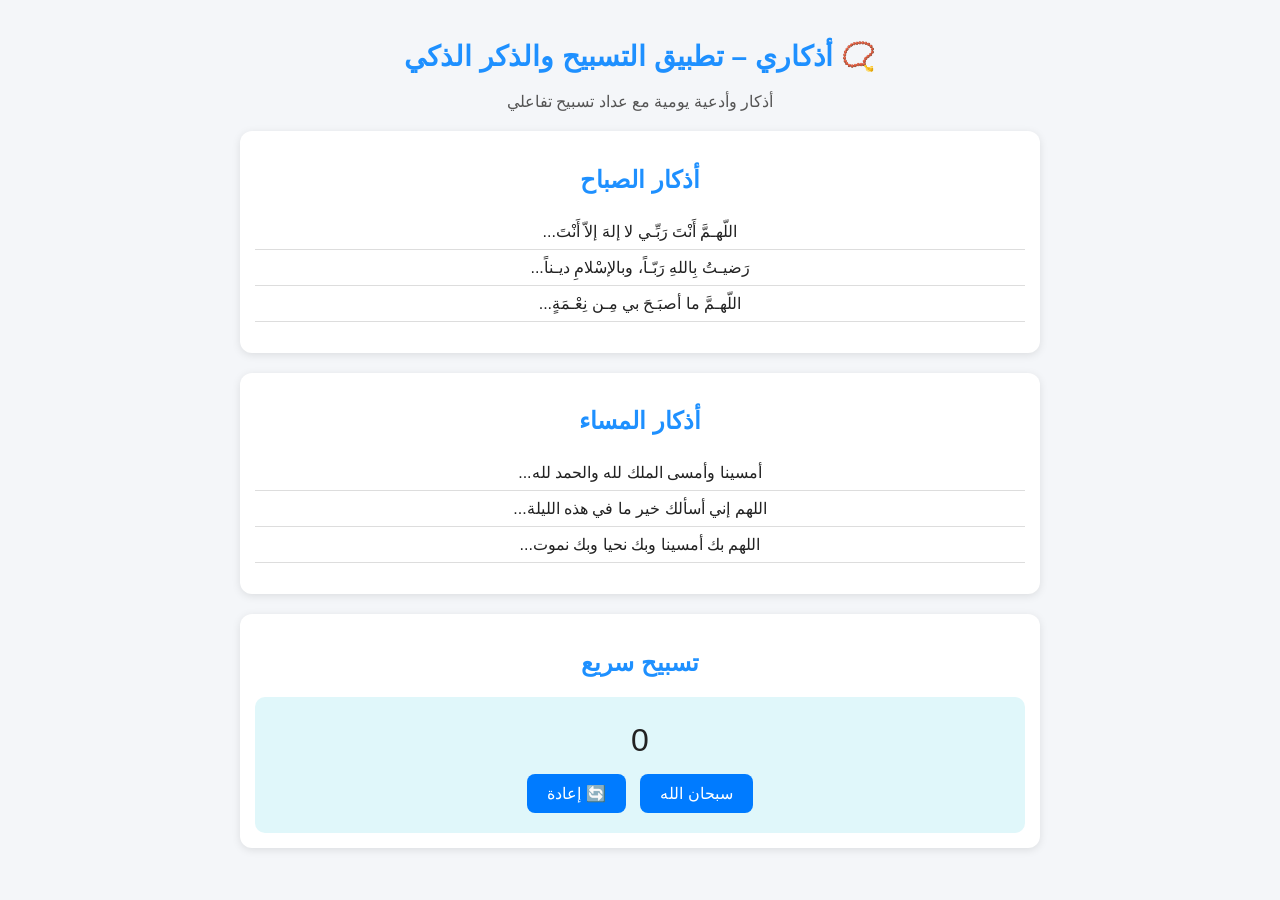
==== index.html @ c681e834 "Add files via upload" ====
<!DOCTYPE html>
<html lang="ar" dir="rtl">
<head>
  <meta charset="UTF-8" />
  <meta name="viewport" content="width=device-width, initial-scale=1.0" />
  <title>أذكاري – تطبيق التسبيح والذكر الذكي</title>
  <link href="style.css" rel="stylesheet" />
</head>
<body>
  <div class="container">
    <h1>📿 أذكاري – تطبيق التسبيح والذكر الذكي</h1>
    <p class="subtitle">أذكار وأدعية يومية مع عداد تسبيح تفاعلي</p>

    <div class="section">
      <h2>أذكار الصباح</h2>
      <ul>
        <li>اللّهـمَّ أَنْتَ رَبِّـي لا إلهَ إلاّ أَنْتَ...</li>
        <li>رَضيـتُ بِاللهِ رَبّـاً، وبالإسْلامِ ديـناً...</li>
        <li>اللّهـمَّ ما أصبَـحَ بي مِـن نِعْـمَةٍ...</li>
      </ul>
    </div>

    <div class="section">
      <h2>أذكار المساء</h2>
      <ul>
        <li>أمسينا وأمسى الملك لله والحمد لله...</li>
        <li>اللهم إني أسألك خير ما في هذه الليلة...</li>
        <li>اللهم بك أمسينا وبك نحيا وبك نموت...</li>
      </ul>
    </div>

    <div class="section">
      <h2>تسبيح سريع</h2>
      <div class="tasbih-box">
        <p id="count">0</p>
        <button onclick="increaseCount()">سبحان الله</button>
        <button onclick="resetCount()">🔄 إعادة</button>
      </div>
    </div>
  </div>
  <script src="script.js"></script>
</body>
</html>
---- style.css ----
body {
  font-family: 'Arial', sans-serif;
  background-color: #f4f6f9;
  color: #222;
  text-align: center;
  margin: 0;
  padding: 0;
  direction: rtl;
}
.container {
  max-width: 800px;
  margin: auto;
  padding: 20px;
}
h1 {
  font-size: 28px;
  margin-top: 20px;
  color: #1e90ff;
}
.subtitle {
  color: #555;
  margin-bottom: 20px;
}
.section {
  background-color: #ffffff;
  border-radius: 12px;
  padding: 15px;
  margin: 20px 0;
  box-shadow: 0 2px 8px rgba(0, 0, 0, 0.1);
}
.section h2 {
  color: #1e90ff;
}
.section ul {
  list-style-type: none;
  padding: 0;
}
.section li {
  padding: 8px 0;
  border-bottom: 1px solid #ddd;
}
.tasbih-box {
  background: #e0f7fa;
  padding: 15px;
  border-radius: 10px;
  margin-top: 10px;
}
#count {
  font-size: 32px;
  margin: 10px 0;
}
button {
  margin: 5px;
  padding: 10px 20px;
  border: none;
  background-color: #007bff;
  color: white;
  border-radius: 8px;
  font-size: 16px;
  cursor: pointer;
}
button:hover {
  background-color: #0056b3;
}
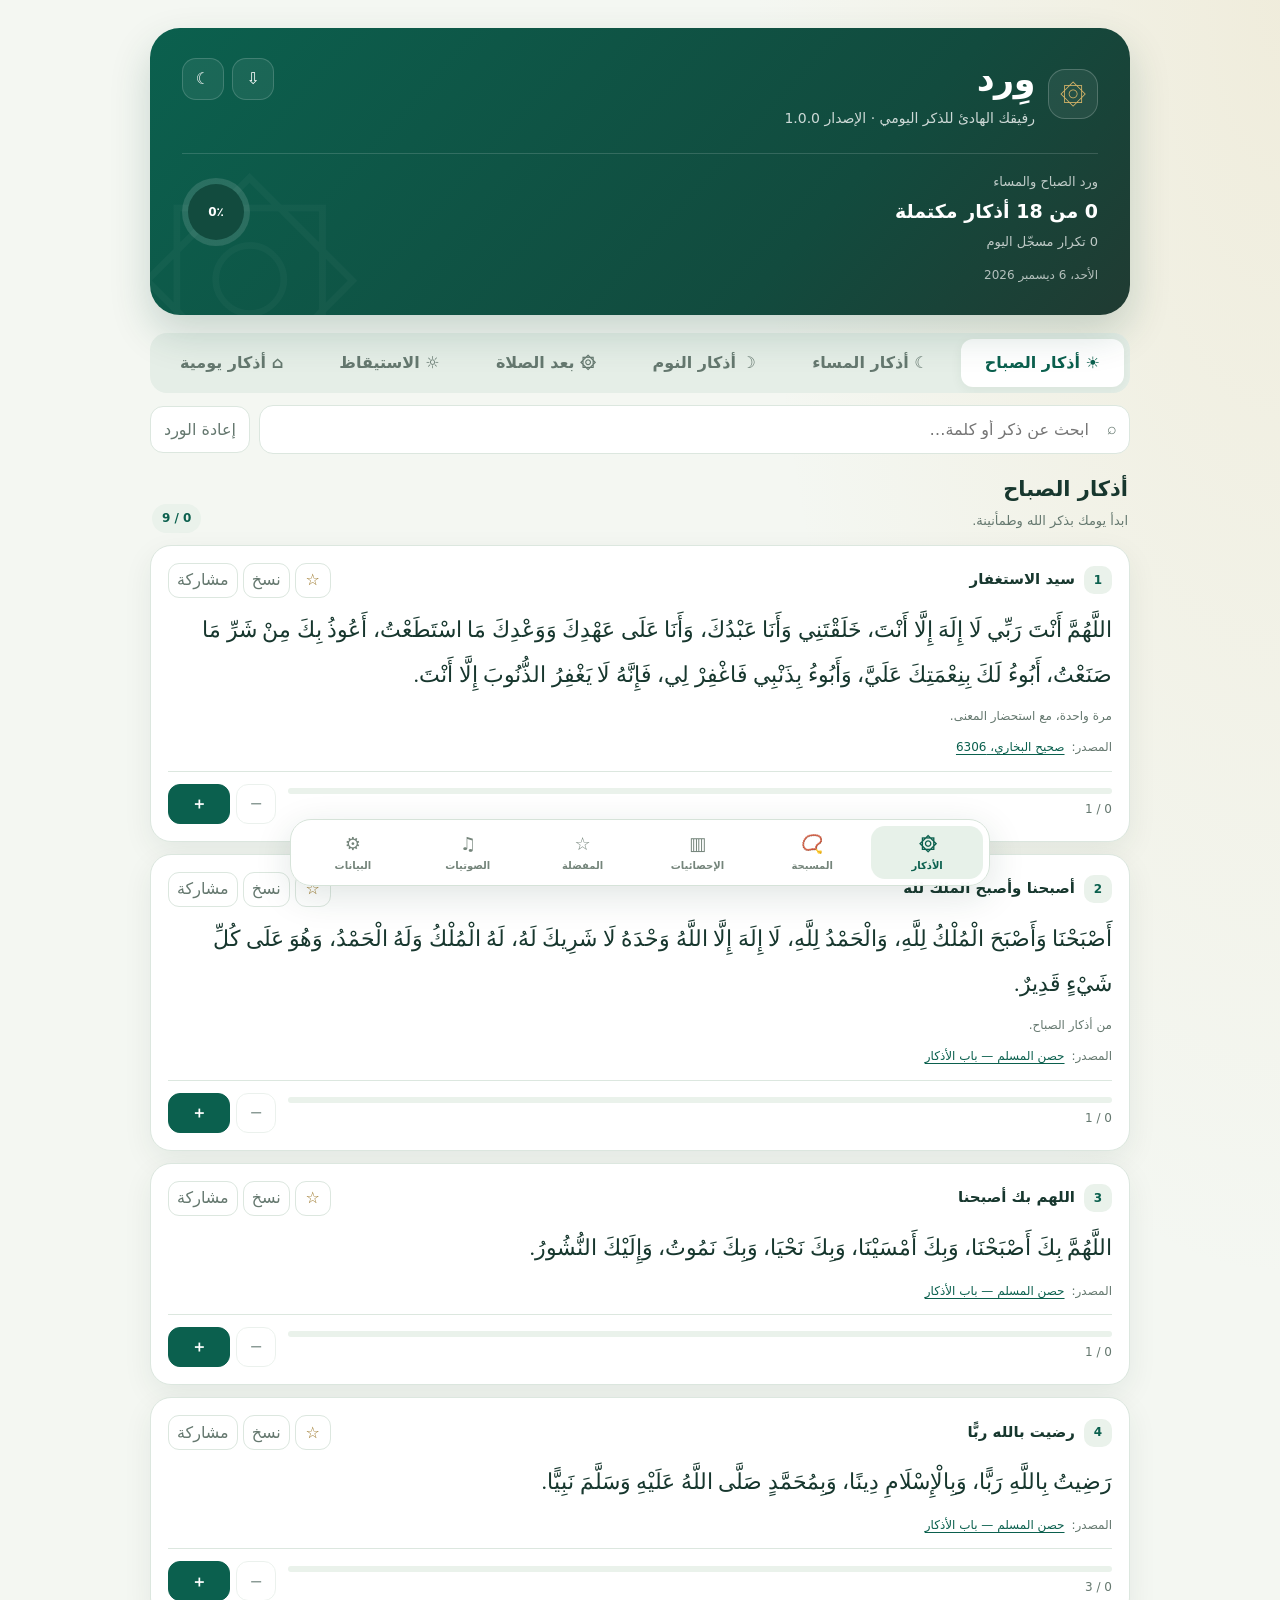
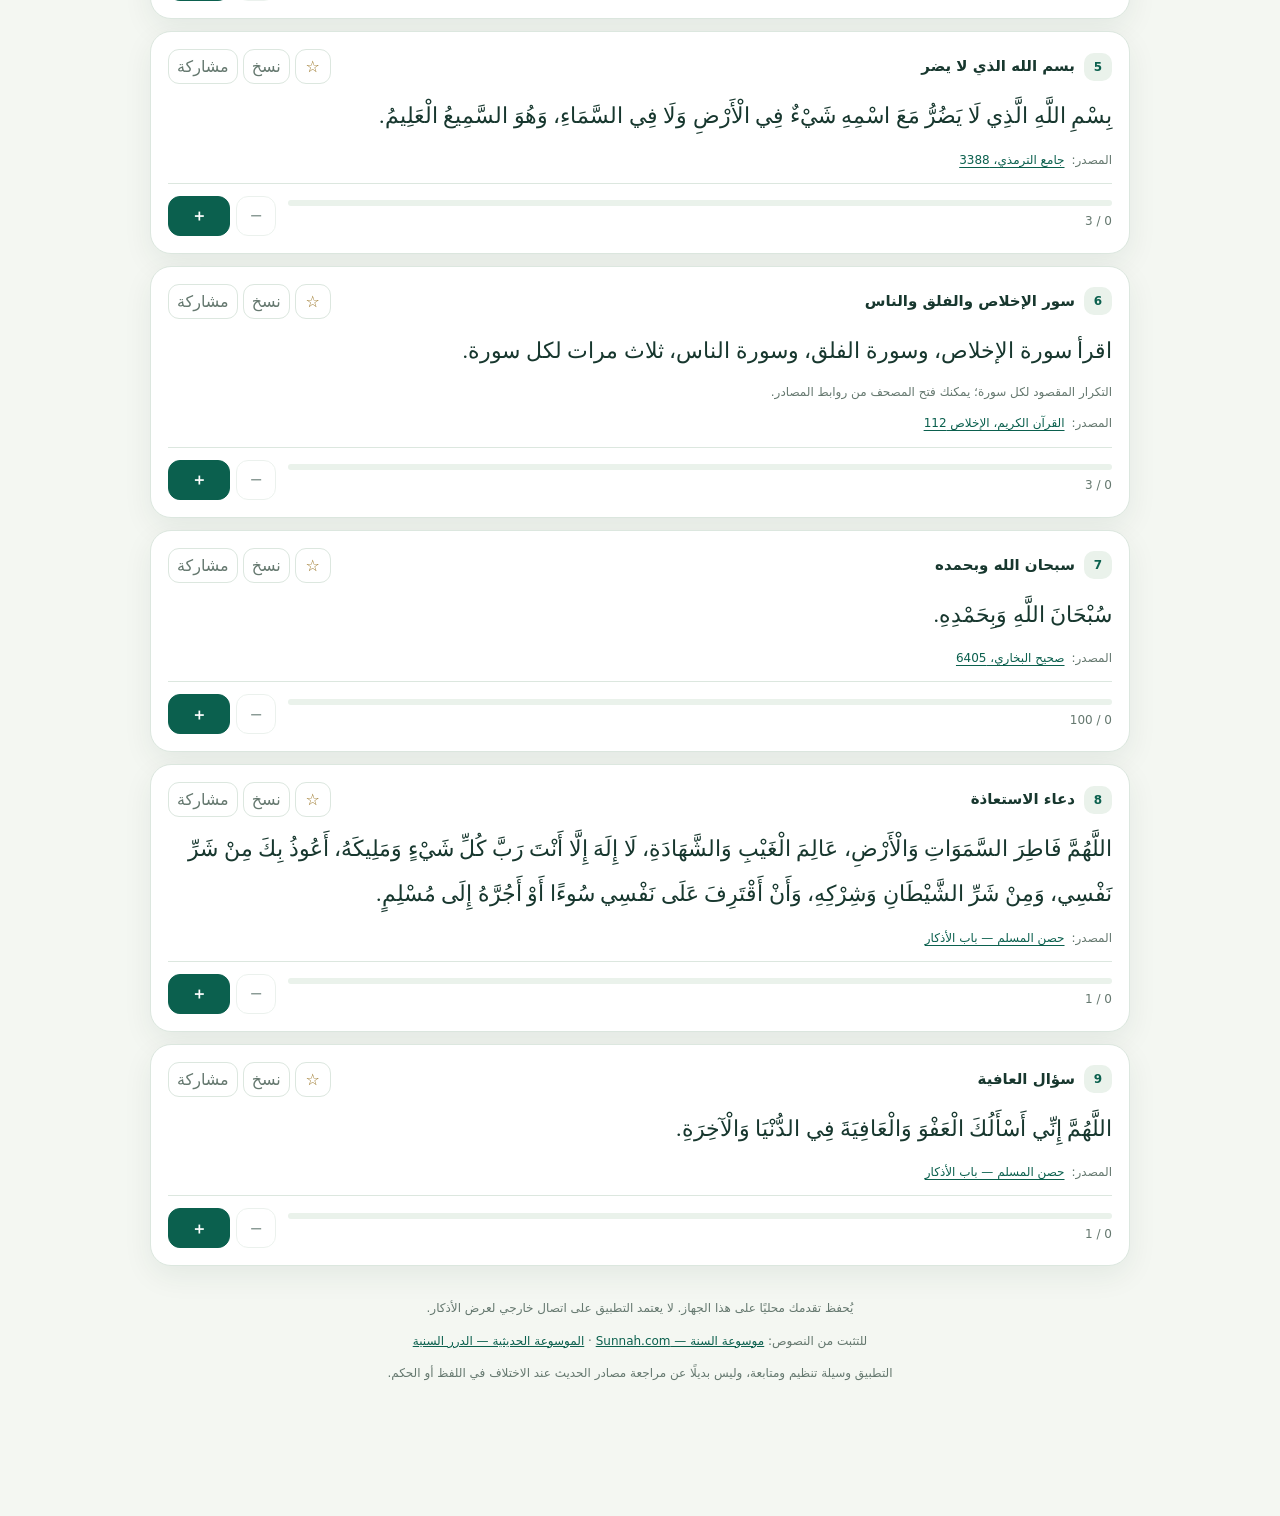
==== commit dd1b15dc: "Add files via upload" ====
--- a/index.html
+++ b/index.html
@@ -1,44 +1,202 @@
-
-<!DOCTYPE html>
+<!doctype html>
 <html lang="ar" dir="rtl">
 <head>
-  <meta charset="UTF-8" />
-  <meta name="viewport" content="width=device-width, initial-scale=1.0" />
-  <title>أذكاري – تطبيق التسبيح والذكر الذكي</title>
-  <link href="style.css" rel="stylesheet" />
+<meta charset="utf-8">
+<meta name="viewport" content="width=device-width, initial-scale=1, viewport-fit=cover">
+<meta name="theme-color" content="#0b5143">
+<meta name="application-name" content="وِرد">
+<meta name="color-scheme" content="light dark">
+<link rel="icon" type="image/svg+xml" href="./icons/icon.svg">
+<link rel="apple-touch-icon" href="./icons/icon-192.png">
+<meta name="apple-mobile-web-app-capable" content="yes">
+<meta name="apple-mobile-web-app-status-bar-style" content="black-translucent">
+<link rel="manifest" href="./manifest.json">
+<meta name="description" content="وِرد: مكتبة أذكار بمصادر، مسبحة رقمية، سجل يومي، صوتيات ونسخ احتياطي. يعمل دون اتصال بعد التثبيت والزيارة الأولى.">
+<title>وِرد | رفيق الذكر اليومي — الإصدار 1.0.0</title>
+<style>
+:root{color-scheme:light;--bg:#f4f7f2;--surface:#fff;--soft:#eaf2eb;--text:#17372e;--muted:#65786f;--green:#0b604e;--green2:#074536;--gold:#d8b568;--line:#dce7df;--danger:#a33f3f;--shadow:0 10px 30px rgba(14,60,45,.07);--radius:22px}
+*{box-sizing:border-box}html{scroll-behavior:smooth}body{margin:0;min-height:100vh;background:radial-gradient(ellipse at top right,rgba(216,181,104,.16),transparent 33rem),var(--bg);color:var(--text);font-family:system-ui,-apple-system,"Segoe UI",Tahoma,Arial,sans-serif;line-height:1.7;-webkit-tap-highlight-color:transparent}button,input,select,textarea{font:inherit}button{touch-action:manipulation}button:focus-visible,input:focus-visible,select:focus-visible,a:focus-visible{outline:3px solid #d8b568;outline-offset:3px}button{cursor:pointer}button:disabled{opacity:.55;cursor:not-allowed}.app{width:min(100% - 26px,980px);margin:auto;padding:18px 0 100px}.hero{position:relative;isolation:isolate;overflow:hidden;border-radius:30px;padding:24px;background:linear-gradient(132deg,#0b604e,#124b3e 68%,#203b32);color:white;box-shadow:0 18px 40px rgba(8,70,54,.19)}.hero:after{content:"۞";position:absolute;z-index:-1;left:-12px;bottom:-78px;font-size:230px;color:#ffffff08;line-height:1}.hero-top{display:flex;justify-content:space-between;align-items:flex-start;gap:16px}.brand{display:flex;gap:13px;align-items:center}.brand-icon{width:50px;height:50px;border:1px solid #ffffff33;border-radius:17px;display:grid;place-items:center;color:var(--gold);font-size:27px;background:#ffffff10}.brand h1{font-size:clamp(25px,5vw,35px);line-height:1.25;margin:0;letter-spacing:-.5px}.subtitle{margin:5px 0 0;color:#ffffffc9;font-size:14px}.hero-actions{display:flex;gap:8px}.ghost-icon{width:42px;height:42px;border-radius:14px;border:1px solid #ffffff2b;color:white;background:#ffffff10}.ghost-icon:hover{background:#ffffff20}.summary{display:grid;grid-template-columns:1fr auto;gap:14px;align-items:center;margin-top:22px;padding-top:17px;border-top:1px solid #ffffff26}.summary-label{font-size:13px;color:#ffffffb8}.summary strong{display:block;font-size:19px;margin-top:2px}.circle{--p:0%;width:68px;height:68px;border-radius:50%;display:grid;place-items:center;background:conic-gradient(var(--gold) var(--p),#ffffff20 0);position:relative}.circle:before{content:"";position:absolute;inset:6px;background:#124b3e;border-radius:50%}.circle span{position:relative;font-weight:800;font-size:12px}.date-line{margin-top:12px;color:#ffffffab;font-size:12px}
+.view{display:none}.view.active{display:block}.category-tabs{display:flex;gap:8px;overflow:auto;padding:6px;margin:18px 0 12px;background:#e5eee7;border-radius:17px;scrollbar-width:thin}.category-tab{flex:1 0 auto;border:0;border-radius:12px;background:transparent;color:var(--muted);padding:10px 13px;font-weight:750;white-space:nowrap}.category-tab[aria-selected=true]{color:var(--green);background:var(--surface);box-shadow:0 3px 12px #204b3210}.toolbar{display:flex;gap:9px;align-items:center;margin:12px 0 18px}.search-wrap{position:relative;flex:1;min-width:0}.search-wrap span{position:absolute;right:13px;top:50%;transform:translateY(-50%);pointer-events:none;color:var(--muted)}.search{width:100%;min-height:46px;border:1px solid var(--line);border-radius:14px;background:var(--surface);color:var(--text);padding:10px 40px 10px 12px;outline:none}.search:focus{border-color:var(--green)}.outline-btn,.sub-btn{border:1px solid var(--line);color:var(--muted);background:var(--surface);border-radius:13px;padding:9px 13px;min-height:43px;white-space:nowrap}.section-title{display:flex;justify-content:space-between;align-items:end;gap:12px;margin:18px 2px 12px}.section-title h2{margin:0;font-size:21px}.section-title p{margin:3px 0 0;color:var(--muted);font-size:13px}.pill{display:inline-flex;align-items:center;border-radius:999px;background:var(--soft);color:var(--green);padding:4px 10px;font-size:12px;font-weight:750;white-space:nowrap}.dhikr-list{display:grid;gap:12px}.dhikr-card{border:1px solid var(--line);border-radius:21px;padding:17px;background:var(--surface);box-shadow:var(--shadow);transition:border-color .18s,transform .18s}.dhikr-card.done{border-color:#9ccdb2;background:linear-gradient(120deg,var(--surface),#f1f9f3)}.card-top{display:flex;align-items:center;justify-content:space-between;gap:10px;margin-bottom:9px}.card-name{display:flex;gap:9px;align-items:center;font-size:15px}.index-dot{width:28px;height:28px;display:grid;place-items:center;border-radius:10px;background:var(--soft);color:var(--green);font-size:12px;font-weight:800}.card-actions-top{display:flex;gap:5px}.icon-mini{min-width:36px;height:35px;padding:0 8px;border:1px solid var(--line);border-radius:11px;background:var(--surface);color:var(--muted)}.icon-mini.fav{color:#9b7628}.dhikr-text{font-family:"Traditional Arabic","Noto Naskh Arabic",Tahoma,serif;font-size:clamp(19px,3.5vw,22px);line-height:2.05;margin:0;white-space:pre-line}.dhikr-note{font-size:12px;color:var(--muted);margin:9px 0 0}.source-line{display:flex;gap:7px;align-items:center;flex-wrap:wrap;margin-top:11px;color:var(--muted);font-size:12px}.source-line a{color:var(--green);text-decoration:underline;text-underline-offset:3px}.card-footer{display:flex;align-items:center;gap:12px;border-top:1px solid var(--line);margin-top:13px;padding-top:12px}.progress-area{flex:1;min-width:0}.progress-track{height:6px;border-radius:99px;overflow:hidden;background:var(--soft)}.progress-track span{display:block;height:100%;width:0;background:linear-gradient(90deg,var(--green),#56a37b);transition:width .2s}.count-label{display:block;color:var(--muted);font-size:12px;margin-top:5px}.count-actions{display:flex;gap:6px}.small-btn{min-width:40px;min-height:40px;border:1px solid var(--line);border-radius:12px;background:var(--surface);color:var(--text)}.small-btn.add{min-width:62px;background:var(--green);border-color:var(--green);color:white;font-weight:800}.small-btn.add:hover,.primary:hover{background:var(--green2)}.empty{border:1px dashed var(--line);background:var(--surface);border-radius:18px;padding:25px;text-align:center;color:var(--muted)}
+.panel{border:1px solid var(--line);border-radius:var(--radius);background:var(--surface);padding:19px;margin-top:17px;box-shadow:var(--shadow)}.panel h2,.panel h3{margin:0 0 5px}.panel p{color:var(--muted);margin:4px 0 12px;font-size:13px}.panel-head{display:flex;justify-content:space-between;gap:12px;align-items:start}.primary{border:0;border-radius:14px;background:var(--green);color:white;min-height:47px;padding:10px 17px;font-weight:800}.gold-btn{border:1px solid #d5b365;background:#fbf4df;color:#755519;border-radius:13px;min-height:42px;padding:8px 12px;font-weight:750}.danger-btn{border:1px solid #e5c5c5;background:#fff8f8;color:var(--danger);border-radius:13px;min-height:42px;padding:8px 12px}.field{display:flex;flex-direction:column;gap:5px;min-width:0}.field label,.label{font-size:13px;color:var(--muted);font-weight:700}.field input,.field select,.field textarea,select,input[type=text],input[type=number]{width:100%;min-height:44px;border:1px solid var(--line);border-radius:12px;padding:9px 11px;color:var(--text);background:var(--surface)}.grid-2{display:grid;grid-template-columns:repeat(2,minmax(0,1fr));gap:12px}.grid-3{display:grid;grid-template-columns:repeat(3,minmax(0,1fr));gap:10px}.tasbih-wrap{display:grid;grid-template-columns:minmax(0,1fr);gap:14px}.tasbih-orb{--p:0%;width:min(74vw,280px);aspect-ratio:1;margin:10px auto 5px;border-radius:50%;border:7px solid #dfc47d;background:radial-gradient(circle at 35% 28%,#1b785d,#084536 70%);box-shadow:inset 0 0 0 8px #ffffff12,0 13px 25px #07453620;display:flex;align-items:center;justify-content:center;flex-direction:column;color:white;user-select:none;touch-action:manipulation;transition:transform .12s}.tasbih-orb:active{transform:scale(.985)}.tasbih-orb .big-count{font-size:clamp(48px,14vw,76px);font-weight:850;line-height:1.1;font-variant-numeric:tabular-nums}.tasbih-orb .orb-label{font-size:15px;color:#ffffffd9;margin-top:7px}.phrase-preview{text-align:center;font-family:"Traditional Arabic",Tahoma,serif;font-size:22px;margin:8px 0 0}.tasbih-actions{display:flex;gap:8px;justify-content:center;flex-wrap:wrap}.quick-targets{display:flex;gap:7px;justify-content:center;flex-wrap:wrap;margin-top:10px}.target-chip{border:1px solid var(--line);background:var(--surface);border-radius:999px;padding:5px 12px;color:var(--muted)}.target-chip.active{background:var(--soft);border-color:#9dcab2;color:var(--green);font-weight:800}.stat-grid{display:grid;grid-template-columns:repeat(3,minmax(0,1fr));gap:10px}.stat-card{border:1px solid var(--line);border-radius:17px;padding:14px;background:var(--surface)}.stat-card .stat-icon{font-size:20px}.stat-card strong{display:block;font-size:23px;font-variant-numeric:tabular-nums;line-height:1.5}.stat-card span{font-size:12px;color:var(--muted)}.chart{display:grid;grid-template-columns:repeat(7,minmax(0,1fr));gap:8px;align-items:end;min-height:165px;padding-top:15px}.chart-col{display:flex;align-items:center;flex-direction:column;justify-content:end;gap:7px;height:150px}.bar-wrap{height:110px;width:100%;max-width:36px;display:flex;align-items:end;background:var(--soft);border-radius:9px;overflow:hidden}.bar{width:100%;min-height:2px;border-radius:9px;background:linear-gradient(0deg,var(--green),#64ac83)}.chart-label{font-size:11px;color:var(--muted)}.chart-num{font-size:11px;font-weight:800;color:var(--green)}.history-list{display:grid;gap:8px}.history-row{display:flex;justify-content:space-between;align-items:center;gap:12px;padding:12px;border:1px solid var(--line);border-radius:13px}.history-row strong{display:block}.history-row span{font-size:12px;color:var(--muted)}.settings-list{display:grid;gap:12px}.setting-row{display:flex;justify-content:space-between;align-items:center;gap:14px;padding:12px 0;border-bottom:1px solid var(--line)}.setting-row:last-child{border-bottom:0}.setting-row p{margin:2px 0 0}.switch{width:45px;height:26px;appearance:none;border-radius:99px;background:#cbd6cf;position:relative;flex:0 0 auto;cursor:pointer}.switch:before{content:"";position:absolute;top:3px;right:3px;width:20px;height:20px;border-radius:50%;background:white;box-shadow:0 1px 4px #0002;transition:transform .18s}.switch:checked{background:var(--green)}.switch:checked:before{transform:translateX(-19px)}.file-pick{display:inline-flex;align-items:center;gap:8px;justify-content:center;border:1px solid var(--line);border-radius:13px;background:var(--surface);color:var(--text);padding:10px 14px;min-height:44px;cursor:pointer}.file-pick input{max-width:100%}.audio-player{width:100%;margin:12px 0}.notice{padding:12px 14px;border-radius:13px;background:var(--soft);color:var(--muted);font-size:13px}.notice strong{color:var(--text)}.toast{position:fixed;z-index:100;bottom:calc(86px + env(safe-area-inset-bottom));left:50%;transform:translate(-50%,15px);opacity:0;pointer-events:none;transition:.2s;background:#163c31;color:white;padding:10px 16px;border-radius:999px;box-shadow:0 8px 25px #0002;max-width:calc(100% - 30px);font-size:13px;text-align:center}.toast.show{opacity:1;transform:translate(-50%,0)}.bottom-nav{position:fixed;z-index:50;left:50%;transform:translateX(-50%);bottom:max(8px,env(safe-area-inset-bottom));width:min(calc(100% - 18px),700px);display:grid;grid-template-columns:repeat(6,minmax(0,1fr));gap:3px;padding:6px;border:1px solid #d6e3d9;border-radius:21px;background:#fffffff2;box-shadow:0 10px 36px #153c2c22;backdrop-filter:blur(14px)}.nav-btn{display:flex;flex-direction:column;justify-content:center;align-items:center;gap:1px;min-width:0;min-height:53px;border:0;border-radius:14px;background:transparent;color:#75857b;font-size:10px;font-weight:750;padding:5px 1px}.nav-btn .nav-icon{font-size:18px;line-height:1.4}.nav-btn.active{background:#e7f1e9;color:var(--green)}.footer{text-align:center;color:var(--muted);font-size:12px;padding:20px 7px}.footer a{color:var(--green)}
+body.dark{color-scheme:dark;--bg:#101a16;--surface:#17241e;--soft:#20372b;--text:#e5eee7;--muted:#a7b7ac;--green:#59ad87;--green2:#3c916a;--line:#2d4337;--shadow:0 10px 30px #0002;background:radial-gradient(ellipse at top right,#7a64200e,transparent 33rem),var(--bg)}body.dark .category-tabs{background:#1b2a21}body.dark .category-tab[aria-selected=true]{background:#25372b;color:#b8e6ca}body.dark .dhikr-card.done{background:linear-gradient(120deg,var(--surface),#1b3426)}body.dark .counter-badge,body.dark .pill{background:#23392c}body.dark .tasbih-orb{background:radial-gradient(circle at 35% 28%,#247657,#082d23)}body.dark .bottom-nav{background:#14221cf2;border-color:#2d4337}body.dark .nav-btn.active{background:#20392b;color:#b6e4c8}body.dark .gold-btn{background:#3b321d;color:#ead18b;border-color:#7a6530}body.dark .danger-btn{background:#351f20;color:#f0b7b7;border-color:#684043}body.dark .dhikr-card.done{border-color:#4a8364}
+@media(min-width:760px){.app{padding-top:28px}.hero{padding:30px 32px}.library-grid{display:grid;grid-template-columns:1fr 1fr;gap:12px}.dhikr-list{align-content:start}.panel-grid{display:grid;grid-template-columns:1fr 1fr;gap:14px}.panel-grid .panel{margin-top:0}.tasbih-layout{display:grid;grid-template-columns:1fr 1fr;align-items:center}.tasbih-layout .right-col{max-width:360px;margin:auto}.tasbih-layout .left-col{align-self:center}.bottom-nav{bottom:14px}.toast{bottom:90px}}
+@media(max-width:430px){.app{width:calc(100% - 18px);padding-top:9px}.hero{border-radius:23px;padding:19px 16px}.brand-icon{width:43px;height:43px;flex-basis:43px}.hero-actions .ghost-icon{width:38px;height:38px;flex-basis:38px}.summary strong{font-size:17px}.toolbar{gap:6px}.outline-btn{padding:8px 10px}.dhikr-card{padding:14px}.card-name{font-size:14px}.dhikr-text{font-size:19px}.grid-2{grid-template-columns:1fr}.stat-grid{gap:7px}.stat-card{padding:10px}.stat-card strong{font-size:20px}.bottom-nav{width:calc(100% - 12px);bottom:max(5px,env(safe-area-inset-bottom));}.nav-btn{font-size:9px;min-height:49px}.nav-btn .nav-icon{font-size:16px}}
+@media(prefers-reduced-motion:reduce){*,*:before,*:after{scroll-behavior:auto!important;transition-duration:.01ms!important;animation-duration:.01ms!important}}
+</style>
+
 </head>
 <body>
-  <div class="container">
-    <h1>📿 أذكاري – تطبيق التسبيح والذكر الذكي</h1>
-    <p class="subtitle">أذكار وأدعية يومية مع عداد تسبيح تفاعلي</p>
-
-    <div class="section">
-      <h2>أذكار الصباح</h2>
-      <ul>
-        <li>اللّهـمَّ أَنْتَ رَبِّـي لا إلهَ إلاّ أَنْتَ...</li>
-        <li>رَضيـتُ بِاللهِ رَبّـاً، وبالإسْلامِ ديـناً...</li>
-        <li>اللّهـمَّ ما أصبَـحَ بي مِـن نِعْـمَةٍ...</li>
-      </ul>
-    </div>
-
-    <div class="section">
-      <h2>أذكار المساء</h2>
-      <ul>
-        <li>أمسينا وأمسى الملك لله والحمد لله...</li>
-        <li>اللهم إني أسألك خير ما في هذه الليلة...</li>
-        <li>اللهم بك أمسينا وبك نحيا وبك نموت...</li>
-      </ul>
-    </div>
-
-    <div class="section">
-      <h2>تسبيح سريع</h2>
-      <div class="tasbih-box">
-        <p id="count">0</p>
-        <button onclick="increaseCount()">سبحان الله</button>
-        <button onclick="resetCount()">🔄 إعادة</button>
-      </div>
-    </div>
-  </div>
-  <script src="script.js"></script>
+<main class="app">
+<header class="hero">
+ <div class="hero-top"><div class="brand"><div class="brand-icon" aria-hidden="true">۞</div><div><h1>وِرد</h1><p class="subtitle">رفيقك الهادئ للذكر اليومي · الإصدار 1.0.0</p></div></div>
+ <div class="hero-actions"><button class="ghost-icon" id="installBtn" type="button" title="تثبيت التطبيق" aria-label="تثبيت التطبيق">⇩</button><button class="ghost-icon" id="themeBtn" type="button" title="تبديل المظهر" aria-label="تبديل المظهر">☾</button></div></div>
+ <div class="summary"><div><div class="summary-label" id="summaryCaption">ورد اليوم</div><strong id="summaryText">0 من 0 أذكار مكتملة</strong><div class="summary-label" id="summaryExtra" style="margin-top:4px">خطوة صغيرة في يومك 🌿</div></div><div class="circle" id="overallCircle" role="progressbar" aria-label="إنجاز الورد اليومي" aria-valuemin="0" aria-valuemax="100" aria-valuenow="0"><span id="summaryPercent">0٪</span></div></div>
+ <div class="date-line" id="todayDate"></div>
+</header>
+<section class="view active" id="libraryView" aria-labelledby="libraryTitle">
+ <nav class="category-tabs" id="categoryTabs" aria-label="أقسام الأذكار"></nav>
+ <div class="toolbar"><label class="search-wrap"><span aria-hidden="true">⌕</span><input id="searchInput" class="search" type="search" placeholder="ابحث عن ذكر أو كلمة…" aria-label="ابحث في الأذكار"></label><button class="outline-btn" id="resetCategory" type="button">إعادة الورد</button></div>
+ <div class="section-title"><div><h2 id="libraryTitle">أذكار الصباح</h2><p id="librarySubtitle">ابدأ يومك بذكر الله وطمأنينة</p></div><span class="pill" id="categoryProgress">0 / 0</span></div>
+ <div class="dhikr-list" id="dhikrList" aria-live="polite"></div>
+</section>
+<section class="view" id="tasbihView"><div class="section-title"><div><h2>المسبحة الإلكترونية</h2><p>عداد قابل للتخصيص ويحفظ تقدمك تلقائيًا.</p></div><span class="pill">📿 تسبيح</span></div>
+ <div class="panel"><div class="tasbih-layout"><div class="right-col"><div class="field"><label for="tasbihPhrase">الذكر الحالي</label><select id="tasbihPhrase"><option value="سُبْحَانَ اللَّهِ">سبحان الله</option><option value="الْحَمْدُ لِلَّهِ">الحمد لله</option><option value="اللَّهُ أَكْبَرُ">الله أكبر</option><option value="أَسْتَغْفِرُ اللَّهَ">أستغفر الله</option><option value="لَا إِلَهَ إِلَّا اللَّهُ">لا إله إلا الله</option><option value="سُبْحَانَ اللَّهِ وَبِحَمْدِهِ">سبحان الله وبحمده</option><option value="custom">ذكر مخصص…</option></select></div><div class="field" id="customPhraseWrap" hidden style="margin-top:10px"><label for="customPhrase">اكتب ذكرك</label><input id="customPhrase" type="text" maxlength="120" placeholder="اكتب الذكر هنا"><button class="sub-btn" type="button" id="saveCustomPhrase">استخدام الذكر</button></div><div class="field" style="margin-top:12px"><label for="targetSelect">هدف الجولة</label><select id="targetSelect"><option value="33">33 مرة</option><option value="99">99 مرة</option><option value="100">100 مرة</option><option value="custom">هدف مخصص</option></select></div><div class="field" id="customTargetWrap" hidden style="margin-top:10px"><label for="customTarget">الهدف (1–10000)</label><input id="customTarget" type="number" min="1" max="10000" value="33"><button class="sub-btn" id="saveCustomTarget" type="button">حفظ الهدف</button></div><div class="setting-row"><div><strong>اهتزاز عند الضغط</strong><p>إذا كان جهازك يدعم الاهتزاز.</p></div><input class="switch" id="vibrationSwitch" type="checkbox" aria-label="تفعيل الاهتزاز"></div></div>
+ <div class="left-col"><button class="tasbih-orb" id="tasbihAdd" type="button" aria-label="زيادة عداد التسبيح"><span class="big-count" id="tasbihCount">0</span><span class="orb-label">اضغط للتسبيح</span></button><div class="phrase-preview" id="tasbihPreview">سُبْحَانَ اللَّهِ</div><div class="quick-targets"><button class="target-chip" data-target="33" type="button">33</button><button class="target-chip" data-target="99" type="button">99</button><button class="target-chip" data-target="100" type="button">100</button></div><div class="tasbih-actions" style="margin-top:15px"><button class="primary" id="tasbihUndo" type="button">− تراجع</button><button class="gold-btn" id="tasbihReset" type="button">إعادة الجولة</button></div><p id="tasbihTargetLabel" style="text-align:center;margin-top:10px">الهدف: 33</p><div class="progress-track"><span id="tasbihProgress"></span></div></div></div></div>
+</section>
+<section class="view" id="statsView"><div class="section-title"><div><h2>إحصائياتك</h2><p>ملخص محلي لتقدمك؛ لا تُرسل بياناتك إلى أي خادم.</p></div><span class="pill">📈 سجل يومي</span></div><div class="stat-grid"><div class="stat-card"><div class="stat-icon">🌿</div><strong id="statDhikr">0</strong><span>تكرارات الأذكار اليوم</span></div><div class="stat-card"><div class="stat-icon">📿</div><strong id="statTasbih">0</strong><span>تسبيحات اليوم</span></div><div class="stat-card"><div class="stat-icon">✓</div><strong id="statComplete">0</strong><span>أذكار أتممتها اليوم</span></div></div><div class="panel"><h3>آخر سبعة أيام</h3><p>عدد التسبيحات وتكرارات الأذكار المسجلة محليًا.</p><div class="chart" id="weekChart" aria-label="مخطط نشاط آخر سبعة أيام"></div></div><div class="panel"><div class="panel-head"><div><h3>سجل الأيام</h3><p>يُحفظ كل يوم في سجله ولا يُحذف تلقائيًا.</p></div><button class="outline-btn" id="exportStats" type="button">تصدير البيانات</button></div><div id="historyList" class="history-list"></div></div></section>
+<section class="view" id="audioView"><div class="section-title"><div><h2>الصوتيات</h2><p>استمع إلى تسجيلات الأذكار أو شغّل ملفًا صوتيًا من جهازك.</p></div><span class="pill">♪ صوت</span></div><div class="panel"><h3>تشغيل ملف صوتي من جهازك</h3><p>يمكنك اختيار ملف أذكار أو تلاوة محفوظ لديك. لا يُرفع الملف إلى الإنترنت، لكنه لا يُضمّن تلقائيًا داخل ملف التطبيق.</p><label class="file-pick" for="audioFile">اختيار ملف صوتي</label><input id="audioFile" type="file" accept="audio/*" hidden><div id="audioFileName" class="notice" style="margin-top:12px">لم يتم اختيار ملف بعد.</div><audio id="audioPlayer" class="audio-player" controls preload="metadata" hidden></audio><button class="sub-btn" id="clearAudio" type="button" hidden>إزالة الملف</button></div><div class="panel" id="recordedAudioPanel"><h3>تسجيلات أذكار بصوت قارئ</h3><p>تسجيلات بشرية من موقع IslamHouse. شغّلها من مشغل التطبيق؛ وإذا منع المتصفح البث فافتح صفحة المصدر. هذه التسجيلات تحتاج إلى الإنترنت.</p><div class="field"><label for="recordingSelect">اختر التسجيل</label><select id="recordingSelect">
+<option value="morning34">أذكار الصباح — إصدار 1434هـ (31.8 MB)</option>
+<option value="morning32">أذكار الصباح — إصدار 1432هـ (19 MB)</option>
+<option value="morning19">أذكار الصباح — إصدار 1419هـ (17.7 MB)</option>
+<option value="evening34">أذكار المساء — إصدار 1434هـ (23 MB)</option>
+<option value="evening32">أذكار المساء — إصدار 1432هـ (19.5 MB)</option>
+<option value="evening19">أذكار المساء — إصدار 1419هـ (18.3 MB)</option>
+<option value="waking">أذكار الاستيقاظ من النوم (990 KB)</option>
+<option value="homeMosque">الخروج من المنزل والذهاب إلى المسجد ودخوله (1.1 MB)</option>
+<option value="duas">أدعية متنوعة مختارة (5.3 MB)</option>
+</select></div><div class="tasbih-actions" style="justify-content:flex-start;margin-top:12px"><button class="primary" id="playRecordedBtn" type="button">▶ تشغيل التسجيل</button><a class="file-pick" id="recordingSource" href="https://islamhouse.com/ar/audios/92368/" target="_blank" rel="noopener noreferrer">فتح صفحة المصدر</a><a class="file-pick" id="recordingDirectLink" href="https://d1.islamhouse.com/data/ar/ih_sounds/chain_01/Mishari_Raashid/Azkar_AlSba7_w_AlMsa/ar_1434_Azkar_AlSba7.mp3" target="_blank" rel="noopener noreferrer">فتح ملف MP3 مباشرة</a></div><audio id="recordedPlayer" class="audio-player" controls playsinline preload="none" aria-label="مشغل تسجيلات الأذكار" hidden></audio><div id="recordingStatus" class="notice" role="status" aria-live="polite">اختر التسجيل ثم اضغط تشغيل. إذا فشل البث، استخدم رابط صفحة المصدر أو رابط MP3 المباشر.</div><p style="margin-top:10px">المواد من <a href="https://islamhouse.com/ar/audios/92368/" target="_blank" rel="noopener noreferrer">أذكار الصباح</a> و<a href="https://islamhouse.com/ar/audios/327603/" target="_blank" rel="noopener noreferrer">أذكار المساء</a> و<a href="https://islamhouse.com/ar/audios/171286/" target="_blank" rel="noopener noreferrer">أذكار الاستيقاظ</a> و<a href="https://islamhouse.com/ar/audios/171287/" target="_blank" rel="noopener noreferrer">أذكار المنزل والمسجد</a> و<a href="https://islamhouse.com/ar/audios/720656/" target="_blank" rel="noopener noreferrer">أدعية متنوعة</a> — IslamHouse.</p></div></section>
+<section class="view" id="dataView"><div class="section-title"><div><h2>البيانات والإعدادات</h2><p>تحكّم في بياناتك المحلية واحفظ نسخة احتياطية.</p></div><span class="pill">🔒 محلي</span></div><div class="panel"><h3>نسخة احتياطية</h3><p>يشمل الملف الإعدادات والمفضلة والعدادات وسجلات الأيام. احتفظ به في مكان آمن.</p><div class="grid-2"><button class="primary" id="backupBtn" type="button">⬇ تصدير نسخة احتياطية</button><label class="file-pick" for="restoreFile">↥ استعادة من ملف JSON<input id="restoreFile" type="file" accept="application/json,.json" hidden></label></div><p id="backupInfo" class="notice" style="margin-top:12px">آخر حفظ يتم تلقائيًا على هذا الجهاز. يظل النسخ الاحتياطي مهمًا عند حذف بيانات المتصفح.</p></div><div class="panel"><h3>التثبيت والعمل دون إنترنت</h3><p id="pwaStatus">يمكن استخدام التطبيق مباشرة. يتطلب التثبيت والعمل دون إنترنت كـ PWA فتحه من موقع HTTPS أو localhost.</p><button class="primary" id="installBtn2" type="button">تثبيت وِرد</button><div class="notice" style="margin-top:12px">عند الاستخدام من ملف HTML مباشرة، قد لا يسمح المتصفح بالتثبيت أو تشغيل Service Worker. استخدم حزمة PWA المرفقة وارفعها إلى استضافة HTTPS أو شغّلها على localhost.</div></div><div class="panel"><h3>الخصوصية والتخزين</h3><div class="settings-list"><div class="setting-row"><div><strong>الوضع الداكن</strong><p>تغيير ألوان التطبيق لتناسب الإضاءة المنخفضة.</p></div><input class="switch" id="darkSwitch" type="checkbox" aria-label="الوضع الداكن"></div><div class="setting-row"><div><strong>الاهتزاز</strong><p>اهتزاز قصير مع التسبيح إذا دعم الجهاز ذلك.</p></div><input class="switch" id="vibrationSwitch2" type="checkbox" aria-label="الاهتزاز"></div></div><button class="danger-btn" id="clearAllData" type="button">حذف كل بيانات التطبيق من هذا المتصفح</button></div></section>
+<section class="view" id="favoritesView"><div class="section-title"><div><h2>الأذكار المفضلة</h2><p>قائمة تجمع الأذكار التي حفظتها بنجمة.</p></div><span class="pill" id="favoritesCount">0 ذكر</span></div><div class="toolbar"><label class="search-wrap"><span aria-hidden="true">⌕</span><input id="favoriteSearch" class="search" type="search" placeholder="ابحث في المفضلة…" aria-label="ابحث في المفضلة"></label></div><div class="dhikr-list" id="favoriteList"></div></section>
+<footer class="footer"><p>يُحفظ تقدمك محليًا على هذا الجهاز. لا يعتمد التطبيق على اتصال خارجي لعرض الأذكار.</p><p>للتثبت من النصوص: <a href="https://sunnah.com/" target="_blank" rel="noopener noreferrer">موسوعة السنة — Sunnah.com</a> · <a href="https://dorar.net/hadith" target="_blank" rel="noopener noreferrer">الموسوعة الحديثية — الدرر السنية</a></p><p>التطبيق وسيلة تنظيم ومتابعة، وليس بديلًا عن مراجعة مصادر الحديث عند الاختلاف في اللفظ أو الحكم.</p></footer>
+</main>
+<nav class="bottom-nav" aria-label="التنقل الرئيسي"><button class="nav-btn active" data-view="libraryView" type="button"><span class="nav-icon">۞</span><span>الأذكار</span></button><button class="nav-btn" data-view="tasbihView" type="button"><span class="nav-icon">📿</span><span>المسبحة</span></button><button class="nav-btn" data-view="statsView" type="button"><span class="nav-icon">▥</span><span>الإحصائيات</span></button><button class="nav-btn" data-view="favoritesView" type="button"><span class="nav-icon">☆</span><span>المفضلة</span></button><button class="nav-btn" data-view="audioView" type="button"><span class="nav-icon">♫</span><span>الصوتيات</span></button><button class="nav-btn" data-view="dataView" type="button"><span class="nav-icon">⚙</span><span>البيانات</span></button></nav>
+<div class="toast" id="toast" role="status" aria-live="polite"></div>
+<script>
+'use strict';
+(() => {
+const STORE_KEY='azkari-premium-v3';
+const SOURCES={bukhari6306:{label:'صحيح البخاري، 6306',url:'https://sunnah.com/bukhari:6306'},bukhari6405:{label:'صحيح البخاري، 6405',url:'https://sunnah.com/bukhari:6405'},bukhari5017:{label:'صحيح البخاري، 5017',url:'https://sunnah.com/bukhari:5017'},abu5088:{label:'سنن أبي داود، 5088',url:'https://sunnah.com/abudawud:5088'},tirmidhi3388:{label:'جامع الترمذي، 3388',url:'https://sunnah.com/tirmidhi:3388'},muslim2708:{label:'صحيح مسلم، 2708',url:'https://sunnah.com/muslim:2708a'},quran255:{label:'القرآن الكريم، البقرة 255',url:'https://quran.com/2/255'},quranlast:{label:'القرآن الكريم، البقرة 285–286',url:'https://quran.com/2/285-286'},quran112:{label:'القرآن الكريم، الإخلاص 112',url:'https://quran.com/112'},quran113:{label:'القرآن الكريم، الفلق 113',url:'https://quran.com/113'},quran114:{label:'القرآن الكريم، الناس 114',url:'https://quran.com/114'},adab604:{label:'الأدب المفرد، 604',url:'https://sunnah.com/adab:604'},hisn:{label:'حصن المسلم — باب الأذكار',url:'https://hisnmuslim.com/'},bukhari6312:{label:'صحيح البخاري، 6312',url:'https://sunnah.com/bukhari:6312'},muslim713:{label:'صحيح مسلم، 713',url:'https://sunnah.com/muslim:713'},muslim234:{label:'صحيح مسلم، 234',url:'https://sunnah.com/muslim:234'},abu5095:{label:'سنن أبي داود، 5095',url:'https://sunnah.com/abudawud:5095'},tirmidhi3458:{label:'جامع الترمذي، 3458',url:'https://sunnah.com/tirmidhi:3458'},quran2187:{label:'القرآن الكريم، الأنبياء 21:87',url:'https://quran.com/21/87'},quran4313:{label:'القرآن الكريم، الزخرف 43:13–14',url:'https://quran.com/43/13-14'},quran241:{label:'القرآن الكريم، النور 24:61',url:'https://quran.com/24/61'} };
+const morning=[
+{id:'m-sayyid',category:'morning',title:'سيد الاستغفار',text:'اللَّهُمَّ أَنْتَ رَبِّي لَا إِلَهَ إِلَّا أَنْتَ، خَلَقْتَنِي وَأَنَا عَبْدُكَ، وَأَنَا عَلَى عَهْدِكَ وَوَعْدِكَ مَا اسْتَطَعْتُ، أَعُوذُ بِكَ مِنْ شَرِّ مَا صَنَعْتُ، أَبُوءُ لَكَ بِنِعْمَتِكَ عَلَيَّ، وَأَبُوءُ بِذَنْبِي فَاغْفِرْ لِي، فَإِنَّهُ لَا يَغْفِرُ الذُّنُوبَ إِلَّا أَنْتَ.',target:1,source:'bukhari6306',note:'مرة واحدة، مع استحضار المعنى.'},
+{id:'m-kingdom',category:'morning',title:'أصبحنا وأصبح الملك لله',text:'أَصْبَحْنَا وَأَصْبَحَ الْمُلْكُ لِلَّهِ، وَالْحَمْدُ لِلَّهِ، لَا إِلَهَ إِلَّا اللَّهُ وَحْدَهُ لَا شَرِيكَ لَهُ، لَهُ الْمُلْكُ وَلَهُ الْحَمْدُ، وَهُوَ عَلَى كُلِّ شَيْءٍ قَدِيرٌ.',target:1,source:'hisn',note:'من أذكار الصباح.'},
+{id:'m-by-you',category:'morning',title:'اللهم بك أصبحنا',text:'اللَّهُمَّ بِكَ أَصْبَحْنَا، وَبِكَ أَمْسَيْنَا، وَبِكَ نَحْيَا، وَبِكَ نَمُوتُ، وَإِلَيْكَ النُّشُورُ.',target:1,source:'hisn'},
+{id:'m-pleased',category:'morning',title:'رضيت بالله ربًّا',text:'رَضِيتُ بِاللَّهِ رَبًّا، وَبِالْإِسْلَامِ دِينًا، وَبِمُحَمَّدٍ صَلَّى اللَّهُ عَلَيْهِ وَسَلَّمَ نَبِيًّا.',target:3,source:'hisn'},
+{id:'m-protection',category:'morning',title:'بسم الله الذي لا يضر',text:'بِسْمِ اللَّهِ الَّذِي لَا يَضُرُّ مَعَ اسْمِهِ شَيْءٌ فِي الْأَرْضِ وَلَا فِي السَّمَاءِ، وَهُوَ السَّمِيعُ الْعَلِيمُ.',target:3,source:'tirmidhi3388'},
+{id:'m-ikhlas',category:'morning',title:'سور الإخلاص والفلق والناس',text:'اقرأ سورة الإخلاص، وسورة الفلق، وسورة الناس، ثلاث مرات لكل سورة.',target:3,source:'quran112',note:'التكرار المقصود لكل سورة؛ يمكنك فتح المصحف من روابط المصادر.'},
+{id:'m-subhan100',category:'morning',title:'سبحان الله وبحمده',text:'سُبْحَانَ اللَّهِ وَبِحَمْدِهِ.',target:100,source:'bukhari6405'},
+{id:'m-fater',category:'morning',title:'دعاء الاستعاذة',text:'اللَّهُمَّ فَاطِرَ السَّمَوَاتِ وَالْأَرْضِ، عَالِمَ الْغَيْبِ وَالشَّهَادَةِ، لَا إِلَهَ إِلَّا أَنْتَ رَبَّ كُلِّ شَيْءٍ وَمَلِيكَهُ، أَعُوذُ بِكَ مِنْ شَرِّ نَفْسِي، وَمِنْ شَرِّ الشَّيْطَانِ وَشِرْكِهِ، وَأَنْ أَقْتَرِفَ عَلَى نَفْسِي سُوءًا أَوْ أَجُرَّهُ إِلَى مُسْلِمٍ.',target:1,source:'hisn'},
+{id:'m-wellbeing',category:'morning',title:'سؤال العافية',text:'اللَّهُمَّ إِنِّي أَسْأَلُكَ الْعَفْوَ وَالْعَافِيَةَ فِي الدُّنْيَا وَالْآخِرَةِ.',target:1,source:'hisn'}
+];
+const evening=[
+{id:'e-sayyid',category:'evening',title:'سيد الاستغفار',text:morning[0].text,target:1,source:'bukhari6306',note:'مرة واحدة، مع استحضار المعنى.'},
+{id:'e-kingdom',category:'evening',title:'أمسينا وأمسى الملك لله',text:'أَمْسَيْنَا وَأَمْسَى الْمُلْكُ لِلَّهِ، وَالْحَمْدُ لِلَّهِ، لَا إِلَهَ إِلَّا اللَّهُ وَحْدَهُ لَا شَرِيكَ لَهُ، لَهُ الْمُلْكُ وَلَهُ الْحَمْدُ، وَهُوَ عَلَى كُلِّ شَيْءٍ قَدِيرٌ.',target:1,source:'hisn'},
+{id:'e-by-you',category:'evening',title:'اللهم بك أمسينا',text:'اللَّهُمَّ بِكَ أَمْسَيْنَا، وَبِكَ أَصْبَحْنَا، وَبِكَ نَحْيَا، وَبِكَ نَمُوتُ، وَإِلَيْكَ الْمَصِيرُ.',target:1,source:'hisn'},
+{id:'e-pleased',category:'evening',title:'رضيت بالله ربًّا',text:morning[3].text,target:3,source:'hisn'},
+{id:'e-protection',category:'evening',title:'بسم الله الذي لا يضر',text:morning[4].text,target:3,source:'tirmidhi3388'},
+{id:'e-ikhlas',category:'evening',title:'سور الإخلاص والفلق والناس',text:morning[5].text,target:3,source:'quran112',note:'التكرار المقصود لكل سورة.'},
+{id:'e-subhan100',category:'evening',title:'سبحان الله وبحمده',text:morning[6].text,target:100,source:'bukhari6405'},
+{id:'e-protect',category:'evening',title:'أعوذ بكلمات الله التامات',text:'أَعُوذُ بِكَلِمَاتِ اللَّهِ التَّامَّاتِ مِنْ شَرِّ مَا خَلَقَ.',target:3,source:'muslim2708',note:'ورد أصل الذكر في صحيح مسلم؛ تختلف الأعداد بحسب الموضع والرواية.'},
+{id:'e-wellbeing',category:'evening',title:'سؤال العافية',text:morning[8].text,target:1,source:'hisn'}
+];
+const sleep=[
+{id:'s-kursi',category:'sleep',title:'آية الكرسي',text:'اللَّهُ لَا إِلَٰهَ إِلَّا هُوَ الْحَيُّ الْقَيُّومُ ۚ لَا تَأْخُذُهُ سِنَةٌ وَلَا نَوْمٌ ۚ لَهُ مَا فِي السَّمَاوَاتِ وَمَا فِي الْأَرْضِ ۗ مَنْ ذَا الَّذِي يَشْفَعُ عِنْدَهُ إِلَّا بِإِذْنِهِ ۚ يَعْلَمُ مَا بَيْنَ أَيْدِيهِمْ وَمَا خَلْفَهُمْ ۖ وَلَا يُحِيطُونَ بِشَيْءٍ مِنْ عِلْمِهِ إِلَّا بِمَا شَاءَ ۚ وَسِعَ كُرْسِيُّهُ السَّمَاوَاتِ وَالْأَرْضَ ۖ وَلَا يَئُودُهُ حِفْظُهُمَا ۚ وَهُوَ الْعَلِيُّ الْعَظِيمُ.',target:1,source:'quran255',note:'سورة البقرة، الآية 255.'},
+{id:'s-last-baqara',category:'sleep',title:'خواتيم سورة البقرة',text:'آمَنَ الرَّسُولُ بِمَا أُنْزِلَ إِلَيْهِ مِنْ رَبِّهِ وَالْمُؤْمِنُونَ ۚ كُلٌّ آمَنَ بِاللَّهِ وَمَلَائِكَتِهِ وَكُتُبِهِ وَرُسُلِهِ لَا نُفَرِّقُ بَيْنَ أَحَدٍ مِنْ رُسُلِهِ ۚ وَقَالُوا سَمِعْنَا وَأَطَعْنَا غُفْرَانَكَ رَبَّنَا وَإِلَيْكَ الْمَصِيرُ. لَا يُكَلِّفُ اللَّهُ نَفْسًا إِلَّا وُسْعَهَا ۚ لَهَا مَا كَسَبَتْ وَعَلَيْهَا مَا اكْتَسَبَتْ ۗ رَبَّنَا لَا تُؤَاخِذْنَا إِنْ نَسِينَا أَوْ أَخْطَأْنَا ۚ رَبَّنَا وَلَا تَحْمِلْ عَلَيْنَا إِصْرًا كَمَا حَمَلْتَهُ عَلَى الَّذِينَ مِنْ قَبْلِنَا ۚ رَبَّنَا وَلَا تُحَمِّلْنَا مَا لَا طَاقَةَ لَنَا بِهِ ۖ وَاعْفُ عَنَّا وَاغْفِرْ لَنَا وَارْحَمْنَا ۚ أَنْتَ مَوْلَانَا فَانْصُرْنَا عَلَى الْقَوْمِ الْكَافِرِينَ.',target:1,source:'quranlast',note:'سورة البقرة، الآيتان 285 و286.'},
+{id:'s-three',category:'sleep',title:'الإخلاص والمعوذتان',text:'اقرأ سورة الإخلاص، وسورة الفلق، وسورة الناس، ثم انفث في كفيك وامسح ما استطعت من جسدك؛ ثلاث مرات.',target:3,source:'bukhari5017',note:'من هدي النبي ﷺ عند النوم؛ راجع المصدر لتفاصيل الرواية.'},
+{id:'s-bismika',category:'sleep',title:'باسمك ربي وضعت جنبي',text:'بِاسْمِكَ رَبِّي وَضَعْتُ جَنْبِي، وَبِكَ أَرْفَعُهُ، فَإِنْ أَمْسَكْتَ نَفْسِي فَارْحَمْهَا، وَإِنْ أَرْسَلْتَهَا فَاحْفَظْهَا بِمَا تَحْفَظُ بِهِ عِبَادَكَ الصَّالِحِينَ.',target:1,source:'hisn'},
+{id:'s-fatima',category:'sleep',title:'تسبيح النوم',text:'سُبْحَانَ اللَّهِ 33 مرة، وَالْحَمْدُ لِلَّهِ 33 مرة، وَاللَّهُ أَكْبَرُ 34 مرة.',target:1,source:'hisn',note:'تُعرض هنا كجولة واحدة؛ يمكن متابعة كل صيغة في المسبحة.'}
+];
+const prayer=[
+{id:'p-istighfar',category:'prayer',title:'الاستغفار بعد الصلاة',text:'أَسْتَغْفِرُ اللَّهَ.',target:3,source:'hisn',note:'ثلاث مرات بعد السلام.'},
+{id:'p-salam',category:'prayer',title:'اللهم أنت السلام',text:'اللَّهُمَّ أَنْتَ السَّلَامُ، وَمِنْكَ السَّلَامُ، تَبَارَكْتَ يَا ذَا الْجَلَالِ وَالْإِكْرَامِ.',target:1,source:'hisn'},
+{id:'p-subhan',category:'prayer',title:'سبحان الله',text:'سُبْحَانَ اللَّهِ.',target:33,source:'hisn'},
+{id:'p-hamd',category:'prayer',title:'الحمد لله',text:'الْحَمْدُ لِلَّهِ.',target:33,source:'hisn'},
+{id:'p-akbar',category:'prayer',title:'الله أكبر',text:'اللَّهُ أَكْبَرُ.',target:33,source:'hisn'},
+{id:'p-tahlil',category:'prayer',title:'تمام المئة',text:'لَا إِلَهَ إِلَّا اللَّهُ وَحْدَهُ لَا شَرِيكَ لَهُ، لَهُ الْمُلْكُ وَلَهُ الْحَمْدُ، وَهُوَ عَلَى كُلِّ شَيْءٍ قَدِيرٌ.',target:1,source:'hisn'}
+];
+const waking=[
+{id:'w-awake',category:'waking',title:'الحمد لله الذي أحيانا',text:'الْحَمْدُ لِلَّهِ الَّذِي أَحْيَانَا بَعْدَ مَا أَمَاتَنَا وَإِلَيْهِ النُّشُورُ.',target:1,source:'bukhari6312',note:'يقال عند الاستيقاظ من النوم.'},
+{id:'w-ghufran',category:'waking',title:'دعاء الاستيقاظ',text:'لَا إِلَهَ إِلَّا اللَّهُ وَحْدَهُ لَا شَرِيكَ لَهُ، لَهُ الْمُلْكُ وَلَهُ الْحَمْدُ، وَهُوَ عَلَى كُلِّ شَيْءٍ قَدِيرٌ، سُبْحَانَ اللَّهِ، وَالْحَمْدُ لِلَّهِ، وَلَا إِلَهَ إِلَّا اللَّهُ، وَاللَّهُ أَكْبَرُ، وَلَا حَوْلَ وَلَا قُوَّةَ إِلَّا بِاللَّهِ.',target:1,source:'hisn',note:'ذكر وارد في أذكار الاستيقاظ؛ راجع المصدر للتفصيل.'}
+];
+const daily=[
+{id:'d-leave-home',category:'daily',title:'دعاء الخروج من المنزل',text:'بِسْمِ اللَّهِ، تَوَكَّلْتُ عَلَى اللَّهِ، وَلَا حَوْلَ وَلَا قُوَّةَ إِلَّا بِاللَّهِ.',target:1,source:'abu5095'},
+{id:'d-enter-mosque',category:'daily',title:'دعاء دخول المسجد',text:'اللَّهُمَّ افْتَحْ لِي أَبْوَابَ رَحْمَتِكَ.',target:1,source:'muslim713'},
+{id:'d-leave-mosque',category:'daily',title:'دعاء الخروج من المسجد',text:'اللَّهُمَّ إِنِّي أَسْأَلُكَ مِنْ فَضْلِكَ.',target:1,source:'muslim713'},
+{id:'d-after-wudu',category:'daily',title:'الذكر بعد الوضوء',text:'أَشْهَدُ أَنْ لَا إِلَهَ إِلَّا اللَّهُ وَحْدَهُ لَا شَرِيكَ لَهُ، وَأَشْهَدُ أَنَّ مُحَمَّدًا عَبْدُهُ وَرَسُولُهُ.',target:1,source:'muslim234'},
+{id:'d-after-food',category:'daily',title:'الحمد بعد الطعام',text:'الْحَمْدُ لِلَّهِ الَّذِي أَطْعَمَنِي هَذَا وَرَزَقَنِيهِ مِنْ غَيْرِ حَوْلٍ مِنِّي وَلَا قُوَّةٍ.',target:1,source:'tirmidhi3458'},
+{id:'d-distress',category:'daily',title:'دعاء ذي النون',text:'لَا إِلَهَ إِلَّا أَنْتَ سُبْحَانَكَ إِنِّي كُنْتُ مِنَ الظَّالِمِينَ.',target:1,source:'quran2187',note:'سورة الأنبياء، الآية 87.'},
+{id:'d-riding',category:'daily',title:'دعاء الركوب والسفر',text:'سُبْحَانَ الَّذِي سَخَّرَ لَنَا هَذَا وَمَا كُنَّا لَهُ مُقْرِنِينَ، وَإِنَّا إِلَى رَبِّنَا لَمُنْقَلِبُونَ.',target:1,source:'quran4313',note:'سورة الزخرف، الآيتان 13–14.'},
+{id:'d-enter-home',category:'daily',title:'السلام عند دخول المنزل',text:'السَّلَامُ عَلَيْكُمْ وَرَحْمَةُ اللَّهِ وَبَرَكَاتُهُ.',target:1,source:'quran241',note:'أصل السلام عند دخول البيوت في سورة النور، الآية 61.'}
+];
+const ALL=[...morning,...evening,...sleep,...prayer,...waking,...daily];
+const CATEGORIES=[{id:'morning',label:'☀ أذكار الصباح',title:'أذكار الصباح',subtitle:'ابدأ يومك بذكر الله وطمأنينة.'},{id:'evening',label:'☾ أذكار المساء',title:'أذكار المساء',subtitle:'اختم يومك بالذكر والدعاء.'},{id:'sleep',label:'☽ أذكار النوم',title:'أذكار النوم',subtitle:'أذكار مأثورة قبل النوم.'},{id:'prayer',label:'۞ بعد الصلاة',title:'أذكار بعد الصلاة',subtitle:'أذكار تقال عقب الصلاة.'},{id:'waking',label:'☼ الاستيقاظ',title:'أذكار الاستيقاظ',subtitle:'ابدأ يومك بالحمد والذكر.'},{id:'daily',label:'⌂ أذكار يومية',title:'أذكار يومية متنوعة',subtitle:'أذكار للمسجد والمنزل والوضوء والطعام والسفر.'}];
+const $=s=>document.querySelector(s), $$=s=>Array.from(document.querySelectorAll(s));
+function todayKey(date=new Date()){return `${date.getFullYear()}-${String(date.getMonth()+1).padStart(2,'0')}-${String(date.getDate()).padStart(2,'0')}`}
+const freshDay=()=>({counts:{},tasbihCount:0,tasbihPhrase:'سُبْحَانَ اللَّهِ',tasbihTarget:33});
+let data={version:3,theme:'light',vibration:false,favorites:[],days:{},customPhrases:[]};
+function dayData(key=todayKey()){if(!data.days[key])data.days[key]=freshDay();if(!data.days[key].counts)data.days[key].counts={};if(!Number.isFinite(data.days[key].tasbihCount))data.days[key].tasbihCount=0;if(!data.days[key].tasbihPhrase)data.days[key].tasbihPhrase='سُبْحَانَ اللَّهِ';if(!Number.isFinite(data.days[key].tasbihTarget))data.days[key].tasbihTarget=33;return data.days[key]}
+let category='morning',activeView='libraryView',deferredInstall=null,audioUrl=null,toastTimer=null;
+function save(){try{localStorage.setItem(STORE_KEY,JSON.stringify(data));return true}catch(e){showToast('تعذر حفظ البيانات؛ صدّر نسخة احتياطية.');return false}}
+function load(){try{let raw=localStorage.getItem(STORE_KEY);if(raw){const parsed=JSON.parse(raw);if(parsed&&parsed.version===3&&parsed.days&&typeof parsed.days==='object'){data={...data,...parsed};if(!Array.isArray(data.favorites))data.favorites=[];if(!Array.isArray(data.customPhrases))data.customPhrases=[];}}else{const legacy=localStorage.getItem('azkari-single-file-v1');if(legacy){const old=JSON.parse(legacy);if(old&&typeof old==='object'){data.theme=old.dark?'dark':'light';const d=dayData(old.date||todayKey());d.counts={...(old.counts?.morning||{}),...(old.counts?.evening||{})};d.tasbihCount=Math.max(0,Math.floor(Number(old.tasbihCount)||0));d.tasbihPhrase=typeof old.tasbihPhrase==='string'?old.tasbihPhrase:d.tasbihPhrase;save();showToast('تم نقل بيانات النسخة السابقة إلى وِرد');}}}}catch(e){console.warn('تعذر تحميل البيانات المحفوظة',e)}dayData()}
+function showToast(message){const el=$('#toast');el.textContent=message;el.classList.add('show');clearTimeout(toastTimer);toastTimer=setTimeout(()=>el.classList.remove('show'),2300)}
+function norm(s){return String(s||'').toLocaleLowerCase('ar').replace(/[\u064B-\u065F\u0670\u0640]/g,'').replace(/[أإآٱ]/g,'ا').replace(/ى/g,'ي').trim()}
+function count(id,key=todayKey()){const d=data.days[key]||(key===todayKey()?dayData(key):freshDay());return Math.max(0,Math.floor(Number(d.counts?.[id])||0))}
+function setCount(id,n){dayData().counts[id]=Math.max(0,Math.floor(n));save()}
+function make(tag,cls,text){const el=document.createElement(tag);if(cls)el.className=cls;if(text!==undefined)el.textContent=text;return el}
+function btn(text,cls,label,fn){const b=make('button',cls,text);b.type='button';if(label)b.setAttribute('aria-label',label);b.addEventListener('click',fn);return b}
+function getItem(id){return ALL.find(x=>x.id===id)}
+function getActiveItems(favsOnly=false){const q=norm(favsOnly?$('#favoriteSearch').value:$('#searchInput').value);let items=favsOnly?ALL.filter(x=>data.favorites.includes(x.id)):ALL.filter(x=>x.category===category);if(q)items=items.filter(x=>norm(x.title+' '+x.text+' '+(x.note||'')+' '+(SOURCES[x.source]?.label||'')).includes(q));return items}
+function categoryStats(cat,key=todayKey()){const items=ALL.filter(x=>x.category===cat);return {total:items.length,completed:items.filter(x=>count(x.id,key)>=x.target).length}}
+function overallStats(key=todayKey()){const items=ALL.filter(x=>['morning','evening'].includes(x.category));const completed=items.filter(x=>count(x.id,key)>=x.target).length;return {total:items.length,completed,pct:items.length?Math.round(completed/items.length*100):0}}
+function renderCategories(){const box=$('#categoryTabs');box.replaceChildren();CATEGORIES.forEach(c=>{const b=btn(c.label,'category-tab',c.title,()=>{category=c.id;$('#searchInput').value='';$$('.category-tab').forEach(el=>el.setAttribute('aria-selected',String(el.dataset.category===category)));renderLibrary()});b.dataset.category=c.id;b.setAttribute('aria-selected',String(c.id===category));box.append(b)})}
+function shareText(item){return `${item.title}\n\n${item.text}\n\nالمصدر: ${SOURCES[item.source]?.label||'راجع مصدر الذكر'}`}
+async function copyText(t){try{if(navigator.clipboard&&window.isSecureContext){await navigator.clipboard.writeText(t)}else{const ta=make('textarea');ta.value=t;ta.style.position='fixed';ta.style.opacity='0';document.body.append(ta);ta.select();const ok=document.execCommand('copy');ta.remove();if(!ok)throw Error('copy failed')}showToast('تم نسخ النص')}catch(e){showToast('تعذّر النسخ تلقائيًا على هذا المتصفح')}}
+async function shareItem(item){const text=shareText(item);if(navigator.share){try{await navigator.share({title:item.title,text})}catch(e){if(e.name!=='AbortError')copyText(text)}}else copyText(text)}
+function itemCard(item,index){const n=count(item.id),done=n>=item.target,source=SOURCES[item.source];const card=make('article',`dhikr-card${done?' done':''}`);const top=make('div','card-top');const nm=make('div','card-name');nm.append(make('span','index-dot',String(index+1).toLocaleString('ar')),make('strong','',item.title));const topActions=make('div','card-actions-top');const fav=btn(data.favorites.includes(item.id)?'★':'☆','icon-mini fav',data.favorites.includes(item.id)?'إزالة من المفضلة':'إضافة إلى المفضلة',()=>{if(data.favorites.includes(item.id))data.favorites=data.favorites.filter(x=>x!==item.id);else data.favorites.push(item.id);save();renderLibrary();renderFavorites();showToast(data.favorites.includes(item.id)?'أضيف إلى المفضلة':'أزيل من المفضلة')});topActions.append(fav,btn('نسخ','icon-mini','نسخ الذكر',()=>copyText(shareText(item))),btn('مشاركة','icon-mini','مشاركة الذكر',()=>shareItem(item)));top.append(nm,topActions);card.append(top,make('p','dhikr-text',item.text));if(item.note)card.append(make('p','dhikr-note',item.note));const sourceLine=make('div','source-line');sourceLine.append(make('span','','المصدر:'),Object.assign(make('a','',source?.label||'حصن المسلم — باب الأذكار'),{href:source?.url||SOURCES.hisn.url,target:'_blank',rel:'noopener noreferrer'}));card.append(sourceLine);const foot=make('div','card-footer'),progress=make('div','progress-area'),track=make('div','progress-track'),fill=make('span');fill.style.width=`${Math.min(100,n/item.target*100)}%`;track.append(fill);progress.append(track,make('span','count-label',`${n.toLocaleString('ar')} / ${item.target.toLocaleString('ar')} ${done?'— مكتمل':''}`));const actions=make('div','count-actions');const dec=btn('−','small-btn',`إنقاص عداد ${item.title}`,()=>{setCount(item.id,n-1);renderAll()});dec.disabled=n===0;const add=btn(done?'✓':'＋','small-btn add',`احتساب مرة من ${item.title}`,()=>{if(n<item.target){setCount(item.id,n+1);if(n+1===item.target)showToast('أحسنت، اكتمل هذا الذكر 🌿');renderAll()}});add.disabled=done;actions.append(dec,add);foot.append(progress,actions);card.append(foot);return card}
+function renderLibrary(){const cat=CATEGORIES.find(x=>x.id===category),items=getActiveItems(false),box=$('#dhikrList');$('#libraryTitle').textContent=cat.title;$('#librarySubtitle').textContent=cat.subtitle;const st=categoryStats(category);$('#categoryProgress').textContent=`${st.completed.toLocaleString('ar')} / ${st.total.toLocaleString('ar')}`;box.replaceChildren();if(!items.length){box.append(make('div','empty','لم نعثر على ذكر يطابق البحث. جرّب كلمة أخرى.'));return}items.forEach((it,i)=>box.append(itemCard(it,i)))}
+function renderFavorites(){const items=getActiveItems(true),box=$('#favoriteList');$('#favoritesCount').textContent=`${data.favorites.length.toLocaleString('ar')} ذكر`;box.replaceChildren();if(!items.length){box.append(make('div','empty',data.favorites.length?'لا توجد نتيجة بهذا البحث.':'لم تضف أذكارًا للمفضلة بعد. اضغط ☆ على أي ذكر لحفظه هنا.'));return}items.forEach((it,i)=>box.append(itemCard(it,i)))}
+function renderSummary(){const s=overallStats(),day=dayData();$('#summaryCaption').textContent='ورد الصباح والمساء';$('#summaryText').textContent=`${s.completed.toLocaleString('ar')} من ${s.total.toLocaleString('ar')} أذكار مكتملة` ;$('#summaryExtra').textContent=`${(Object.values(day.counts).reduce((a,b)=>a+(Number(b)||0),0)+day.tasbihCount).toLocaleString('ar')} تكرار مسجّل اليوم`;$('#summaryPercent').textContent=`${s.pct.toLocaleString('ar')}٪` ;$('#overallCircle').style.setProperty('--p',s.pct+'%');$('#overallCircle').setAttribute('aria-valuenow',String(s.pct));const now=new Date();$('#todayDate').textContent=new Intl.DateTimeFormat('ar-DZ',{weekday:'long',year:'numeric',month:'long',day:'numeric'}).format(now)}
+function renderTasbih(){const d=dayData();$('#tasbihCount').textContent=d.tasbihCount.toLocaleString('ar');$('#tasbihPreview').textContent=d.tasbihPhrase;$('#tasbihTargetLabel').textContent=`الهدف: ${d.tasbihTarget.toLocaleString('ar')} · ${Math.min(100,Math.round(d.tasbihCount/d.tasbihTarget*100)).toLocaleString('ar')}٪`;$('#tasbihProgress').style.width=Math.min(100,d.tasbihCount/d.tasbihTarget*100)+'%';$('#tasbihPhrase').value=['سُبْحَانَ اللَّهِ','الْحَمْدُ لِلَّهِ','اللَّهُ أَكْبَرُ','أَسْتَغْفِرُ اللَّهَ','لَا إِلَهَ إِلَّا اللَّهُ','سُبْحَانَ اللَّهِ وَبِحَمْدِهِ'].includes(d.tasbihPhrase)?d.tasbihPhrase:'custom';$('#customPhraseWrap').hidden=$('#tasbihPhrase').value!=='custom';$('#targetSelect').value=[33,99,100].includes(d.tasbihTarget)?String(d.tasbihTarget):'custom';$('#customTarget').value=String(d.tasbihTarget);$('#customTargetWrap').hidden=$('#targetSelect').value!=='custom';$('#vibrationSwitch').checked=!!data.vibration;$$('.target-chip').forEach(x=>x.classList.toggle('active',Number(x.dataset.target)===d.tasbihTarget))}
+function dateShift(delta){const d=new Date();d.setDate(d.getDate()+delta);return todayKey(d)}
+function totalReps(key){const d=data.days[key]||freshDay();return Object.values(d.counts||{}).reduce((s,x)=>s+(Math.max(0,Number(x)||0)),0)+(Math.max(0,Number(d.tasbihCount)||0))}
+function renderStats(){const d=dayData(),completed=ALL.filter(x=>count(x.id)>=x.target).length;$('#statDhikr').textContent=Object.values(d.counts).reduce((s,x)=>s+(Number(x)||0),0).toLocaleString('ar');$('#statTasbih').textContent=d.tasbihCount.toLocaleString('ar');$('#statComplete').textContent=completed.toLocaleString('ar');const days=Array.from({length:7},(_,i)=>dateShift(i-6)),vals=days.map(k=>totalReps(k)),max=Math.max(1,...vals),chart=$('#weekChart');chart.replaceChildren();days.forEach((k,i)=>{const col=make('div','chart-col');col.append(make('span','chart-num',vals[i].toLocaleString('ar')));const wrap=make('div','bar-wrap'),bar=make('div','bar');bar.style.height=(vals[i]?Math.max(4,vals[i]/max*100):2)+'%';wrap.append(bar);col.append(wrap,make('span','chart-label',new Intl.DateTimeFormat('ar-DZ',{weekday:'short'}).format(new Date(k+'T12:00:00'))));chart.append(col)});const hist=$('#historyList');hist.replaceChildren();const existing=Object.keys(data.days).sort().reverse().slice(0,30);if(!existing.length){hist.append(make('div','empty','سيظهر سجلّك هنا بعد تسجيل نشاط.'));return}existing.forEach(k=>{const row=make('div','history-row');const left=make('div');left.append(make('strong','',new Intl.DateTimeFormat('ar-DZ',{year:'numeric',month:'short',day:'numeric'}).format(new Date(k+'T12:00:00'))),make('span','',k));const right=make('div');right.style.textAlign='left';right.append(make('strong','',totalReps(k).toLocaleString('ar')),make('span','','تكرار'));row.append(left,right);hist.append(row)})}
+function renderAll(){renderSummary();renderLibrary();renderFavorites();renderTasbih();renderStats();$('#darkSwitch').checked=data.theme==='dark';$('#vibrationSwitch2').checked=!!data.vibration;document.body.classList.toggle('dark',data.theme==='dark');$('#themeBtn').textContent=data.theme==='dark'?'☀':'☾'}
+function switchView(view){if(!$('#'+view))return;activeView=view;$$('.view').forEach(v=>v.classList.toggle('active',v.id===view));$$('.nav-btn').forEach(b=>b.classList.toggle('active',b.dataset.view===view));if(view==='statsView')renderStats();if(view==='favoritesView')renderFavorites();window.scrollTo({top:0,behavior:'smooth'})}
+function exportBackup(){try{const blob=new Blob([JSON.stringify({...data,exportedAt:new Date().toISOString()},null,2)],{type:'application/json'}),url=URL.createObjectURL(blob),a=make('a');a.href=url;a.download=`wird-backup-${todayKey()}.json`;document.body.append(a);a.click();a.remove();setTimeout(()=>URL.revokeObjectURL(url),1500);showToast('تم تجهيز النسخة الاحتياطية')}catch(e){showToast('تعذر إنشاء النسخة الاحتياطية')}}
+function validBackup(v){return !!(v&&typeof v==='object'&&v.version===3&&v.days&&typeof v.days==='object'&&!Array.isArray(v.days)&&Array.isArray(v.favorites)&&Object.keys(v.days).length<5000&&Object.values(v.days).every(d=>d&&typeof d==='object'&&!Array.isArray(d)&&d.counts&&typeof d.counts==='object'&&!Array.isArray(d.counts)))}
+function sanitizeRestoredDays(raw){const out={};Object.entries(raw).forEach(([key,day])=>{if(!/^\d{4}-\d{2}-\d{2}$/.test(key)||!day||typeof day!=='object')return;const counts={};Object.entries(day.counts||{}).forEach(([id,value])=>{if(!ALL.some(item=>item.id===id))return;const n=Number(value);if(Number.isFinite(n)&&n>=0)counts[id]=Math.min(10000000,Math.floor(n))});const count=Number(day.tasbihCount),target=Number(day.tasbihTarget);out[key]={counts,tasbihCount:Number.isFinite(count)&&count>=0?Math.min(1000000000,Math.floor(count)):0,tasbihPhrase:typeof day.tasbihPhrase==='string'?day.tasbihPhrase.slice(0,120):'سُبْحَانَ اللَّهِ',tasbihTarget:Number.isFinite(target)&&target>=1&&target<=10000?Math.floor(target):33}});return out}
+function restoreFile(file){if(!file)return;if(file.size>8*1024*1024){showToast('الملف كبير جدًا للاستعادة');return}const r=new FileReader();r.onload=()=>{try{const parsed=JSON.parse(String(r.result));if(!validBackup(parsed)){showToast('الملف ليس نسخة وِرد صالحة أو إصداره غير مدعوم');return}if(!confirm('ستُستبدل بيانات وِرد الحالية بالنسخة المختارة. هل تريد المتابعة؟'))return;data={version:3,theme:parsed.theme==='dark'?'dark':'light',vibration:!!parsed.vibration,favorites:[...new Set(parsed.favorites.filter(id=>ALL.some(x=>x.id===id)))],days:sanitizeRestoredDays(parsed.days),customPhrases:Array.isArray(parsed.customPhrases)?parsed.customPhrases.filter(x=>typeof x==='string').slice(0,50):[]};dayData();save();renderAll();showToast('تمت استعادة النسخة الاحتياطية')}catch(e){showToast('تعذر قراءة الملف. تأكد أنه JSON صالح.')}};r.onerror=()=>showToast('تعذر قراءة الملف');r.readAsText(file)}
+function installApp(){if(deferredInstall){deferredInstall.prompt();deferredInstall.userChoice.then(choice=>{if(choice.outcome==='accepted')showToast('بدأ تثبيت وِرد');deferredInstall=null}).catch(()=>showToast('تعذّر فتح نافذة التثبيت'));return}showToast(location.protocol==='file:'?'افتح وِرد من HTTPS أو localhost لتفعيل التثبيت.':'من قائمة المتصفح اختر «إضافة إلى الشاشة الرئيسية» إذا ظهر الخيار.')}
+function renderPwaStatus(){const secure=location.protocol==='https:'||location.hostname==='localhost'||location.hostname==='127.0.0.1';$('#pwaStatus').textContent=secure?'تم فتح وِرد من سياق آمن. بعد تحميل الصفحة مرة واحدة يمكن فتح المكتبة والعداد دون اتصال؛ التسجيلات الخارجية تحتاج الإنترنت.':'تم فتح التطبيق من ملف محلي أو سياق غير آمن؛ التثبيت وService Worker يتطلبان HTTPS أو localhost.';if(location.protocol==='file:')$('#installBtn').title='التثبيت يتطلب حزمة PWA'}
+// Navigation and library.
+$$('.nav-btn').forEach(b=>b.addEventListener('click',()=>switchView(b.dataset.view)));
+$('#searchInput').addEventListener('input',renderLibrary);$('#favoriteSearch').addEventListener('input',renderFavorites);
+$('#resetCategory').addEventListener('click',()=>{if(!confirm(`إعادة عدادات ${CATEGORIES.find(c=>c.id===category).title} إلى الصفر لهذا اليوم؟`))return;ALL.filter(x=>x.category===category).forEach(x=>delete dayData().counts[x.id]);save();renderAll();showToast('تمت إعادة عدادات القسم')});
+$('#themeBtn').addEventListener('click',()=>{data.theme=data.theme==='dark'?'light':'dark';save();renderAll()});$('#darkSwitch').addEventListener('change',e=>{data.theme=e.target.checked?'dark':'light';save();renderAll()});
+// Tasbih.
+$('#tasbihAdd').addEventListener('click',()=>{const d=dayData();d.tasbihCount=Math.min(999999999,d.tasbihCount+1);save();if(data.vibration&&navigator.vibrate)navigator.vibrate(12);if(d.tasbihCount===d.tasbihTarget)showToast('أكملت هدف هذه الجولة، تقبّل الله منك 🌿');renderSummary();renderTasbih();renderStats()});$('#tasbihUndo').addEventListener('click',()=>{const d=dayData();d.tasbihCount=Math.max(0,d.tasbihCount-1);save();renderSummary();renderTasbih();renderStats()});$('#tasbihReset').addEventListener('click',()=>{if(!confirm('إعادة عداد المسبحة لهذا اليوم إلى الصفر؟'))return;dayData().tasbihCount=0;save();renderAll();showToast('تمت إعادة الجولة')});
+$('#tasbihPhrase').addEventListener('change',e=>{const d=dayData();if(e.target.value==='custom'){$('#customPhraseWrap').hidden=false;return}d.tasbihPhrase=e.target.value;save();renderTasbih()});$('#saveCustomPhrase').addEventListener('click',()=>{const val=$('#customPhrase').value.trim();if(!val){showToast('اكتب الذكر أولًا');return}dayData().tasbihPhrase=val;data.customPhrases=[...new Set([...data.customPhrases,val])].slice(0,50);save();renderTasbih();showToast('تم حفظ الذكر للجولة الحالية')});$('#targetSelect').addEventListener('change',e=>{$('#customTargetWrap').hidden=e.target.value!=='custom';if(e.target.value!=='custom'){dayData().tasbihTarget=Number(e.target.value);save();renderTasbih()}});$('#saveCustomTarget').addEventListener('click',()=>{const n=Math.floor(Number($('#customTarget').value));if(!Number.isFinite(n)||n<1||n>10000){showToast('اختر هدفًا بين 1 و10000');return}dayData().tasbihTarget=n;save();renderTasbih()});$$('.target-chip').forEach(b=>b.addEventListener('click',()=>{dayData().tasbihTarget=Number(b.dataset.target);save();renderTasbih()}));$('#vibrationSwitch').addEventListener('change',e=>{data.vibration=e.target.checked;save();$('#vibrationSwitch2').checked=data.vibration});$('#vibrationSwitch2').addEventListener('change',e=>{data.vibration=e.target.checked;save();$('#vibrationSwitch').checked=data.vibration});
+// Stats, backup and local/remote audio.
+$('#backupBtn').addEventListener('click',exportBackup);$('#exportStats').addEventListener('click',exportBackup);$('#restoreFile').addEventListener('change',e=>{restoreFile(e.target.files?.[0]);e.target.value=''});$('#clearAllData').addEventListener('click',()=>{if(!confirm('سيتم حذف الإعدادات والمفضلة وسجل الأذكار من هذا المتصفح نهائيًا ما لم تكن قد صدّرت نسخة. هل تريد المتابعة؟'))return;try{localStorage.removeItem(STORE_KEY);localStorage.removeItem('azkari-single-file-v1')}catch(e){}data={version:3,theme:'light',vibration:false,favorites:[],days:{},customPhrases:[]};dayData();save();renderAll();showToast('تم حذف البيانات المحلية')});
+$('#audioFile').addEventListener('change',e=>{const file=e.target.files&&e.target.files[0];if(!file)return;if(!file.type.startsWith('audio/')){showToast('اختر ملفًا صوتيًا صالحًا');e.target.value='';return}if(audioUrl)URL.revokeObjectURL(audioUrl);audioUrl=URL.createObjectURL(file);$('#audioPlayer').src=audioUrl;$('#audioPlayer').hidden=false;$('#audioFileName').textContent=`الملف المختار: ${file.name} · ${(file.size/1024/1024).toFixed(1)} MB`;$('#clearAudio').hidden=false});$('#clearAudio').addEventListener('click',()=>{if(audioUrl)URL.revokeObjectURL(audioUrl);audioUrl=null;$('#audioPlayer').pause();$('#audioPlayer').removeAttribute('src');$('#audioPlayer').load();$('#audioPlayer').hidden=true;$('#audioFileName').textContent='لم يتم اختيار ملف بعد.';$('#clearAudio').hidden=true;$('#audioFile').value=''});const RECORDED_TRACKS={
+morning34:{title:'أذكار الصباح — إصدار 1434هـ',url:'https://d1.islamhouse.com/data/ar/ih_sounds/chain_01/Mishari_Raashid/Azkar_AlSba7_w_AlMsa/ar_1434_Azkar_AlSba7.mp3',page:'https://islamhouse.com/ar/audios/92368/'},
+morning32:{title:'أذكار الصباح — إصدار 1432هـ',url:'https://d1.islamhouse.com/data/ar/ih_sounds/chain_01/Mishari_Raashid/Azkar_AlSba7_w_AlMsa/ar_1432_Azkar_AlSba7.mp3',page:'https://islamhouse.com/ar/audios/92368/'},
+morning19:{title:'أذكار الصباح — إصدار 1419هـ',url:'https://d1.islamhouse.com/data/ar/ih_sounds/chain_01/Mishari_Raashid/Azkar_AlSba7_w_AlMsa/ar_1419_Azkar_AlSba7.mp3',page:'https://islamhouse.com/ar/audios/92368/'},
+evening34:{title:'أذكار المساء — إصدار 1434هـ',url:'https://d1.islamhouse.com/data/ar/ih_sounds/chain_01/Mishari_Raashid/Azkar_AlSba7_w_AlMsa/ar_1434_Azkar_AlMsa.mp3',page:'https://islamhouse.com/ar/audios/327603/'},
+evening32:{title:'أذكار المساء — إصدار 1432هـ',url:'https://d1.islamhouse.com/data/ar/ih_sounds/chain_01/Mishari_Raashid/Azkar_AlSba7_w_AlMsa/ar_1432_Azkar_AlMsa.mp3',page:'https://islamhouse.com/ar/audios/327603/'},
+evening19:{title:'أذكار المساء — إصدار 1419هـ',url:'https://d1.islamhouse.com/data/ar/ih_sounds/chain_01/Mishari_Raashid/Azkar_AlSba7_w_AlMsa/ar_1419_Azkar_AlMsa.mp3',page:'https://islamhouse.com/ar/audios/327603/'},
+waking:{title:'أذكار الاستيقاظ من النوم',url:'https://d1.islamhouse.com/data/ar/ih_sounds/chain/ar_Mashari_Athkar/ar_Mashari_Azkar01.mp3',page:'https://islamhouse.com/ar/audios/171286/'},
+homeMosque:{title:'أذكار الخروج من المنزل والذهاب إلى المسجد ودخوله',url:'https://d1.islamhouse.com/data/ar/ih_sounds/chain/ar_Mashari_Athkar/ar_Mashari_Azkar02.mp3',page:'https://islamhouse.com/ar/audios/171287/'},
+duas:{title:'أدعية متنوعة مختارة للقارئ مشاري العفاسي',url:'https://d1.islamhouse.com/data/ar/ih_sounds/chain/Ad3eyah_Mokhtarah_Afasy/ar_01_Ad3eyah_Mokhtarah_Afasy.mp3',page:'https://islamhouse.com/ar/audios/720656/'}
+};
+const remoteAudio=$('#recordedPlayer');
+function updateRecordingDetails(){const key=$('#recordingSelect').value,track=RECORDED_TRACKS[key];if(!track)return;$('#recordingSource').href=track.page;$('#recordingDirectLink').href=track.url;$('#recordingStatus').textContent=`التسجيل المحدد: ${track.title}. البث يحتاج إلى اتصال إنترنت. حجم بعض التسجيلات كبير؛ لا يبدأ التنزيل إلا بعد الضغط على تشغيل.`;}
+$('#recordingSelect').addEventListener('change',()=>{remoteAudio.pause();remoteAudio.removeAttribute('src');remoteAudio.dataset.track='';remoteAudio.hidden=true;remoteAudio.load();updateRecordingDetails()});
+$('#playRecordedBtn').addEventListener('click',async()=>{const key=$('#recordingSelect').value,track=RECORDED_TRACKS[key];if(!track)return;$('#recordingSource').href=track.page;$('#recordingDirectLink').href=track.url;$('#recordingStatus').textContent=`جارٍ الاتصال بالتسجيل: ${track.title}…`;remoteAudio.hidden=false;if(remoteAudio.dataset.track!==key){remoteAudio.pause();remoteAudio.src=track.url;remoteAudio.dataset.track=key;remoteAudio.load()}try{await remoteAudio.play()}catch(err){const reason=err?.name||'PlaybackError';$('#recordingStatus').textContent=`تعذّر التشغيل داخل الصفحة (${reason}). جرّب «فتح صفحة المصدر» أو «فتح ملف MP3 مباشرة»، وتأكد من اتصال الإنترنت.`}});
+remoteAudio.addEventListener('loadstart',()=>{if(remoteAudio.dataset.track)$('#recordingStatus').textContent='جارٍ الاتصال بخادم الصوت…'});
+remoteAudio.addEventListener('canplay',()=>{if(remoteAudio.dataset.track)$('#recordingStatus').textContent='تم تحميل الصوت ويمكنك الضغط على تشغيل في المشغل.'});
+remoteAudio.addEventListener('playing',()=>{const track=RECORDED_TRACKS[remoteAudio.dataset.track];if(track)$('#recordingStatus').textContent=`يُشغّل الآن: ${track.title}. المصدر: IslamHouse.`});
+remoteAudio.addEventListener('waiting',()=>{if(remoteAudio.dataset.track)$('#recordingStatus').textContent='جارٍ تحميل المزيد من الصوت؛ قد يكون الاتصال بطيئًا.'});
+remoteAudio.addEventListener('error',()=>{const track=RECORDED_TRACKS[remoteAudio.dataset.track];if(track)$('#recordingStatus').textContent=`لم يستطع المتصفح تحميل الملف من الخادم. افتح صفحة التسجيل (${track.page}) أو رابط MP3 المباشر. السبب قد يكون الشبكة أو قيود المضيف وليس نص الأذكار.`});
+updateRecordingDetails();
+$('#installBtn').addEventListener('click',installApp);$('#installBtn2').addEventListener('click',installApp);window.addEventListener('beforeinstallprompt',e=>{e.preventDefault();deferredInstall=e;$('#installBtn').textContent='⇩';$('#installBtn2').textContent='تثبيت وِرد'});window.addEventListener('appinstalled',()=>{deferredInstall=null;showToast('تم تثبيت وِرد')});
+load();renderCategories();renderAll();renderPwaStatus();
+// Register the offline app shell only when served from HTTPS or localhost.
+if ('serviceWorker' in navigator && (location.protocol === 'https:' || location.hostname === 'localhost' || location.hostname === '127.0.0.1')) {
+  navigator.serviceWorker.register('./sw.js', { scope: './' })
+    .then(() => { const p = document.querySelector('#pwaStatus'); if (p) p.textContent = 'وِرد جاهز للعمل دون اتصال بعد اكتمال تحميل ملفات التطبيق مرة واحدة. بث التسجيلات من الإنترنت يحتاج اتصالًا.'; })
+    .catch(() => { const p = document.querySelector('#pwaStatus'); if (p) p.textContent += ' تعذّر تسجيل Service Worker؛ تحقق من الاستضافة عبر HTTPS ومسار sw.js.'; });
+}
+})();
+</script>
 </body>
 </html>
